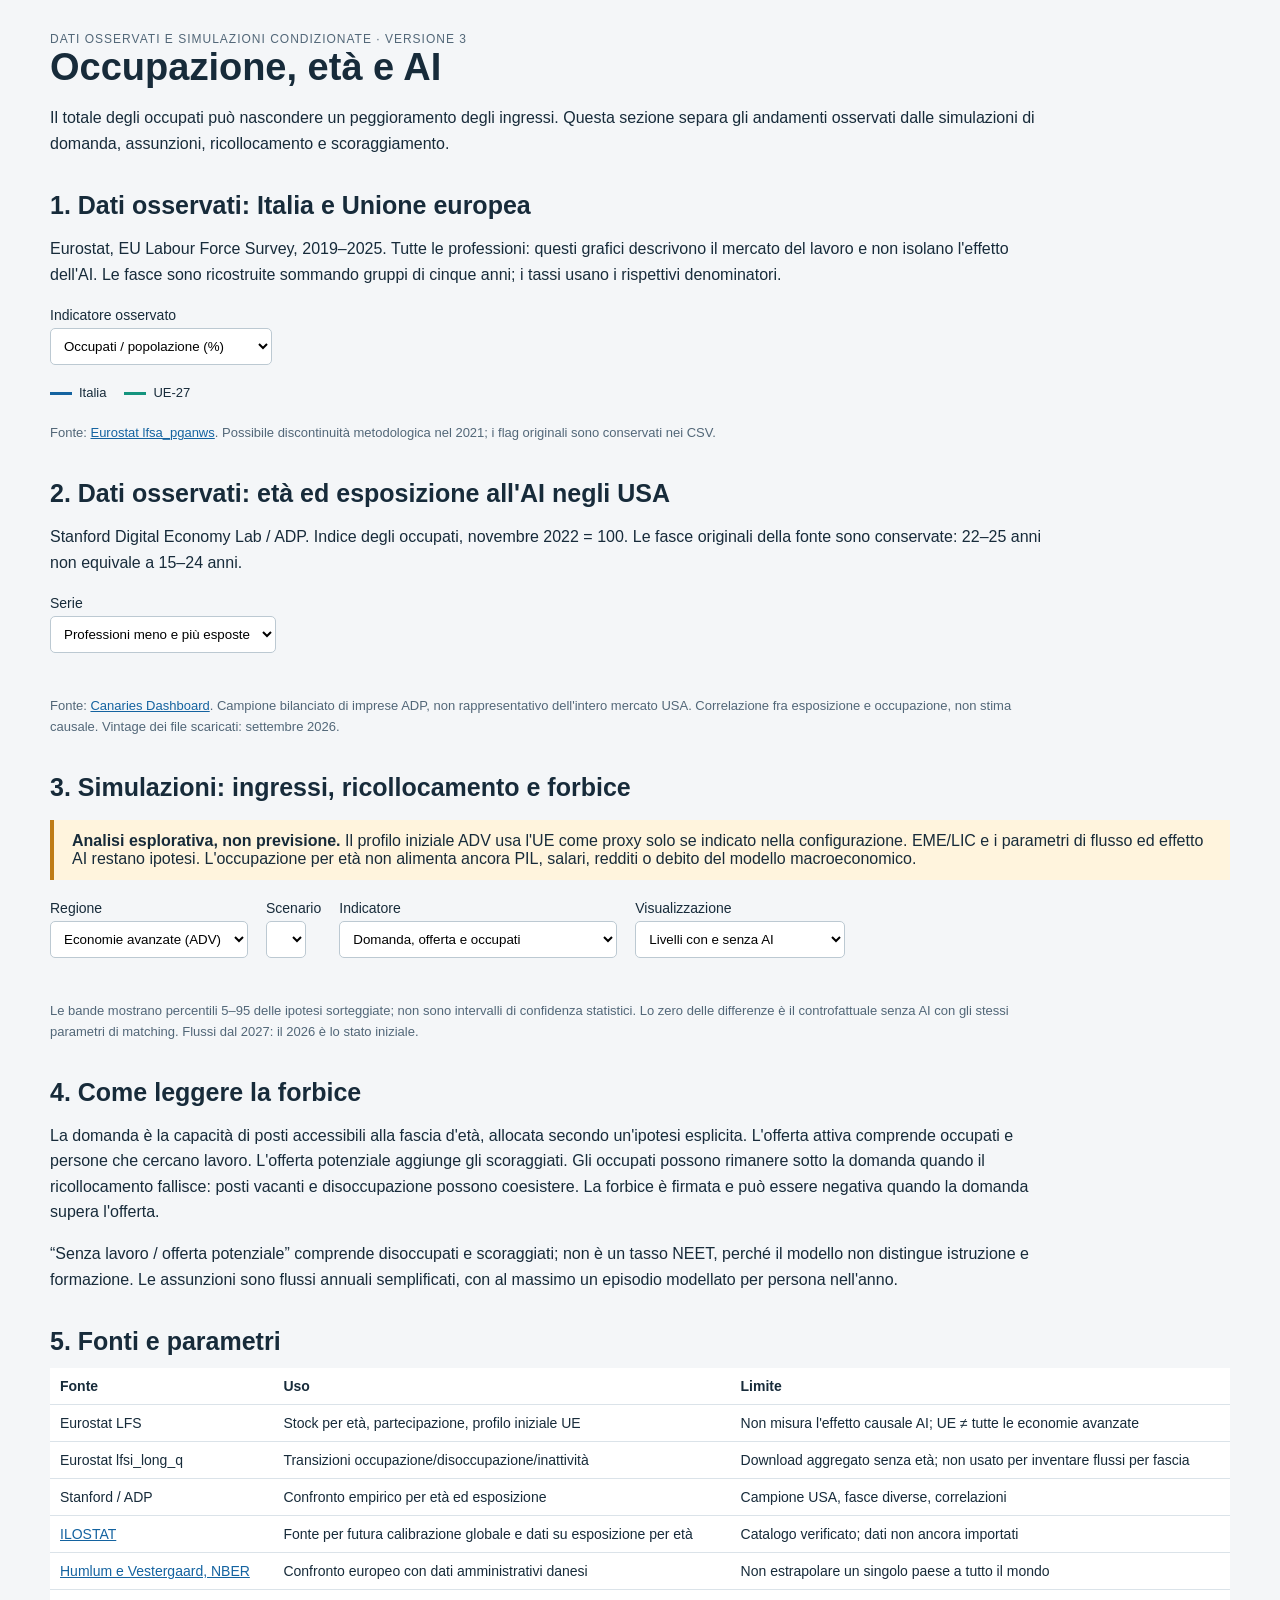
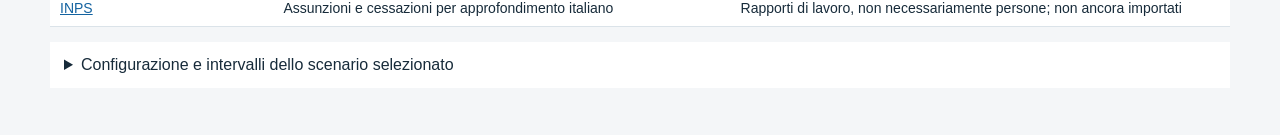
==== report_template.html @ 8b2f5f5a "aimodel v3.1: age module with consistency calibration, coupled macro link, book experiments" ====
<!doctype html>
<html lang="it"><meta charset="utf-8"><meta name="viewport" content="width=device-width,initial-scale=1">
<title>Occupazione, età e AI</title>
<style>
:root{font-family:Segoe UI,Arial,sans-serif;color:#172b3a;background:#f4f6f8}body{margin:0}main{max-width:1180px;margin:auto;padding:32px}h1{font-size:38px;margin:0 0 12px}h2{font-size:25px;margin:35px 0 12px}p{line-height:1.6;max-width:1000px}.tag{color:#526778;text-transform:uppercase;letter-spacing:1px;font-size:12px}.notice{border-left:4px solid #be7b16;padding:12px 18px;background:#fff4dd;margin:18px 0}.controls{display:flex;flex-wrap:wrap;gap:18px;margin:20px 0}label{font-size:14px}select{display:block;padding:9px;margin-top:5px;border:1px solid #bcc9d2;border-radius:5px;background:white;max-width:100%}.grid{display:grid;grid-template-columns:repeat(2,minmax(0,1fr));gap:18px}.card{background:#fff;border:1px solid #dbe3e9;border-radius:9px;padding:18px}.card h3{margin:0 0 8px;font-size:18px}.card svg{display:block;width:100%;height:auto}.legend{display:flex;flex-wrap:wrap;gap:18px;font-size:13px;margin:10px 0}.swatch{display:inline-block;width:22px;height:3px;margin-right:7px;vertical-align:middle}table{border-collapse:collapse;width:100%;background:#fff;font-size:14px}th,td{text-align:left;border-bottom:1px solid #dbe3e9;padding:10px}a{color:#1463a0}.small{font-size:13px;color:#526778}details{margin:15px 0;padding:14px;background:white}pre{overflow:auto;max-height:330px;font-size:12px}@media(max-width:760px){main{padding:18px}.grid{grid-template-columns:1fr}h1{font-size:29px}}@media print{.controls{display:none}.card{break-inside:avoid}main{padding:0}.grid{gap:8px}}
</style><main>
<div class="tag">Dati osservati e simulazioni condizionate · versione 3</div>
<h1>Occupazione, età e AI</h1>
<p>Il totale degli occupati può nascondere un peggioramento degli ingressi. Questa sezione separa gli andamenti osservati dalle simulazioni di domanda, assunzioni, ricollocamento e scoraggiamento.</p>
<h2>1. Dati osservati: Italia e Unione europea</h2>
<p>Eurostat, EU Labour Force Survey, 2019–2025. Tutte le professioni: questi grafici descrivono il mercato del lavoro e non isolano l'effetto dell'AI. Le fasce sono ricostruite sommando gruppi di cinque anni; i tassi usano i rispettivi denominatori.</p>
<div class="controls"><label>Indicatore osservato<select id="observedMetric"><option value="employment_rate">Occupati / popolazione (%)</option><option value="unemployment_rate">Disoccupati / forza lavoro (%)</option><option value="participation_rate">Forza lavoro / popolazione (%)</option></select></label></div>
<div class="legend"><span><i class="swatch" style="background:#1463a0"></i>Italia</span><span><i class="swatch" style="background:#14947e"></i>UE-27</span></div><div id="observedCharts" class="grid"></div>
<p class="small">Fonte: <a href="https://ec.europa.eu/eurostat/databrowser/view/lfsa_pganws/default/table">Eurostat lfsa_pganws</a>. Possibile discontinuità metodologica nel 2021; i flag originali sono conservati nei CSV.</p>
<h2>2. Dati osservati: età ed esposizione all'AI negli USA</h2>
<p>Stanford Digital Economy Lab / ADP. Indice degli occupati, novembre 2022 = 100. Le fasce originali della fonte sono conservate: 22–25 anni non equivale a 15–24 anni.</p>
<div class="controls"><label>Serie<select id="stanfordMetric"><option value="exposure">Professioni meno e più esposte</option><option value="canaries_software_developers">Sviluppatori software</option><option value="canaries_customer_service">Assistenza clienti</option></select></label></div>
<div id="stanfordLegend" class="legend"></div><div id="stanfordCharts" class="grid"></div>
<p class="small">Fonte: <a href="https://digitaleconomy.stanford.edu/project/indicators/canaries-dashboard/">Canaries Dashboard</a>. Campione bilanciato di imprese ADP, non rappresentativo dell'intero mercato USA. Correlazione fra esposizione e occupazione, non stima causale. Vintage dei file scaricati: settembre 2026.</p>
<h2>3. Simulazioni: ingressi, ricollocamento e forbice</h2>
<div class="notice"><b>Analisi esplorativa, non previsione.</b> Il profilo iniziale ADV usa l'UE come proxy solo se indicato nella configurazione. EME/LIC e i parametri di flusso ed effetto AI restano ipotesi. L'occupazione per età non alimenta ancora PIL, salari, redditi o debito del modello macroeconomico.</div>
<div class="controls"><label>Regione<select id="region"><option value="0">Economie avanzate (ADV)</option><option value="1">Emergenti (EME)</option><option value="2">Basso reddito (LIC)</option></select></label><label>Scenario<select id="scenario"></select></label><label>Indicatore<select id="metric"><option value="levels">Domanda, offerta e occupati</option><option value="employment_rate">Tasso di occupazione</option><option value="unemployment_rate">Tasso di disoccupazione</option><option value="hire_rate">Assunzioni annuali / forza lavoro (%)</option><option value="first_hire_rate">Primo lavoro / cercatori eleggibili (%)</option><option value="rehire_rate">Ricollocati / cercatori eleggibili (%)</option><option value="gap_potential">Forbice rispetto all'offerta potenziale (%)</option><option value="broad_nonemployment">Senza lavoro / offerta potenziale (%)</option><option value="participation_rate">Tasso di partecipazione</option></select></label><label>Visualizzazione<select id="view"><option value="levels">Livelli con e senza AI</option><option value="difference">Differenza AI meno senza AI</option></select></label></div>
<p id="chartDescription" class="small"></p><div id="simLegend" class="legend"></div><div id="simulationCharts" class="grid"></div>
<p class="small">Le bande mostrano percentili 5–95 delle ipotesi sorteggiate; non sono intervalli di confidenza statistici. Lo zero delle differenze è il controfattuale senza AI con gli stessi parametri di matching. Flussi dal 2027: il 2026 è lo stato iniziale.</p>
<h2>4. Come leggere la forbice</h2><p>La domanda è la capacità di posti accessibili alla fascia d'età, allocata secondo un'ipotesi esplicita. L'offerta attiva comprende occupati e persone che cercano lavoro. L'offerta potenziale aggiunge gli scoraggiati. Gli occupati possono rimanere sotto la domanda quando il ricollocamento fallisce: posti vacanti e disoccupazione possono coesistere. La forbice è firmata e può essere negativa quando la domanda supera l'offerta.</p>
<p>“Senza lavoro / offerta potenziale” comprende disoccupati e scoraggiati; non è un tasso NEET, perché il modello non distingue istruzione e formazione. Le assunzioni sono flussi annuali semplificati, con al massimo un episodio modellato per persona nell'anno.</p>
<h2>5. Fonti e parametri</h2><table><tr><th>Fonte</th><th>Uso</th><th>Limite</th></tr><tr><td>Eurostat LFS</td><td>Stock per età, partecipazione, profilo iniziale UE</td><td>Non misura l'effetto causale AI; UE ≠ tutte le economie avanzate</td></tr><tr><td>Eurostat lfsi_long_q</td><td>Transizioni occupazione/disoccupazione/inattività</td><td>Download aggregato senza età; non usato per inventare flussi per fascia</td></tr><tr><td>Stanford / ADP</td><td>Confronto empirico per età ed esposizione</td><td>Campione USA, fasce diverse, correlazioni</td></tr><tr><td><a href="https://ilostat.ilo.org/data/">ILOSTAT</a></td><td>Fonte per futura calibrazione globale e dati su esposizione per età</td><td>Catalogo verificato; dati non ancora importati</td></tr><tr><td><a href="https://www.nber.org/papers/w33777">Humlum e Vestergaard, NBER</a></td><td>Confronto europeo con dati amministrativi danesi</td><td>Non estrapolare un singolo paese a tutto il mondo</td></tr><tr><td><a href="https://servizi2.inps.it/servizi/osservatoristatistici/14">INPS</a></td><td>Assunzioni e cessazioni per approfondimento italiano</td><td>Rapporti di lavoro, non necessariamente persone; non ancora importati</td></tr></table>
<details><summary>Configurazione e intervalli dello scenario selezionato</summary><pre id="parameters"></pre></details><p id="runInfo" class="small"></p>
</main><script id="payload" type="application/json">__PAYLOAD__</script><script>
const D=JSON.parse(document.getElementById('payload').textContent),S=D.sim,O=D.obs;
const colors=['#1463a0','#14947e','#ca6b23','#774aa1'];
const esc=s=>String(s).replace(/[&<>"']/g,c=>({'&':'&amp;','<':'&lt;','>':'&gt;','"':'&quot;',"'":'&#39;'}[c]));
function chart(xs,series,unit,zero=false){
 const W=520,H=260,l=48,r=14,t=20,b=42;const vals=series.flatMap(s=>[...s.y,...(s.lo||[]),...(s.hi||[])]).filter(Number.isFinite);if(!vals.length)return '<p>Dati non disponibili.</p>';
 let min=Math.min(...vals,...(zero?[0]:[])),max=Math.max(...vals,...(zero?[0]:[]));let span=max-min||1;min-=span*.08;max+=span*.08;
 const X=i=>l+i*(W-l-r)/Math.max(1,xs.length-1),Y=v=>H-b-(v-min)*(H-b-t)/(max-min);let g='';
 for(let i=0;i<=4;i++){let v=min+(max-min)*i/4,y=Y(v);g+=`<line x1="${l}" y1="${y}" x2="${W-r}" y2="${y}" stroke="#e3e9ed"/><text x="${l-7}" y="${y+4}" text-anchor="end" font-size="11" fill="#526778">${v.toFixed(1)}</text>`;}
 if(min<=0&&max>=0)g+=`<line x1="${l}" y1="${Y(0)}" x2="${W-r}" y2="${Y(0)}" stroke="#96a5b2" stroke-dasharray="3 3"/>`;
 for(const s of series){if(s.lo&&s.hi){let pts=s.hi.map((v,i)=>`${X(i)},${Y(v)}`).concat(s.lo.map((v,i)=>`${X(i)},${Y(v)}`).reverse()).join(' ');g+=`<polygon points="${pts}" fill="${s.color}" opacity=".12"/>`;}g+=`<polyline points="${s.y.map((v,i)=>`${X(i)},${Y(v)}`).join(' ')}" fill="none" stroke="${s.color}" stroke-width="2.4" ${s.dash?'stroke-dasharray="6 4"':''}/>`;}
 for(let i=0;i<xs.length;i++)if(i===0||i===xs.length-1||i%Math.max(1,Math.floor(xs.length/4))===0)g+=`<text x="${X(i)}" y="${H-b+20}" text-anchor="middle" font-size="11" fill="#526778">${esc(String(xs[i]).slice(0,7))}</text>`;
 return `<svg viewBox="0 0 ${W} ${H}" role="img" aria-label="${esc(unit)}"><text x="${l}" y="12" font-size="11" fill="#526778">${esc(unit)}</text>${g}</svg>`;
}
const legend=items=>items.map((s,i)=>`<span><i class="swatch" style="background:${s.color||colors[i]}"></i>${esc(s.label)}</span>`).join('');
function observed(){let key=document.getElementById('observedMetric').value;document.getElementById('observedCharts').innerHTML=S.ages.map(age=>{const series=['IT','EU27_2020'].map((geo,i)=>({color:colors[i],y:(O.eurostat||[]).filter(r=>r.age===age&&r.geo===geo).map(r=>r[key])}));let xs=(O.eurostat||[]).filter(r=>r.age===age&&r.geo==='IT').map(r=>r.year);return `<div class="card"><h3>${age} anni</h3>${chart(xs,series,'%')}</div>`;}).join('');}
function stanford(){const key=document.getElementById('stanfordMetric').value,ex=key==='exposure';const rows=(O.stanford||{})[ex?'canaries_age_by_exposure':key]||[];if(!rows.length){document.getElementById('stanfordCharts').innerHTML='<p>Serie non disponibile.</p>';return;}const ages=Object.keys(rows[0]).filter(k=>!['observation_date','exposure_quintile','vintage'].includes(k));const labels=ex?[{label:'Quintile 1: meno esposte',color:colors[1]},{label:'Quintile 5: più esposte',color:colors[0]}]:[{label:'Occupati nel campione',color:colors[0]}];document.getElementById('stanfordLegend').innerHTML=legend(labels);document.getElementById('stanfordCharts').innerHTML=ages.map(age=>{const group=ex?['Quintile 1 (least exposed)','Quintile 5 (most exposed)'].map(q=>rows.filter(r=>r.exposure_quintile===q)): [rows];const xs=group[0].map(r=>r.observation_date);return `<div class="card"><h3>${esc(age)}</h3>${chart(xs,group.map((g,i)=>({color:labels[i].color,y:g.map(r=>Number(r[age]))})),'Indice nov. 2022 = 100')}</div>`;}).join('');}
for(const [k,v]of Object.entries(S.scenarios)){const o=document.createElement('option');o.value=k;o.textContent=v.label;document.getElementById('scenario').append(o);}
function simulation(){const region=Number(document.getElementById('region').value),name=document.getElementById('scenario').value,key=document.getElementById('metric').value,diff=document.getElementById('view').value==='difference',sc=S.scenarios[name];let labels=key==='levels'?[{label:'Offerta potenziale',color:'#526778'},{label:'Offerta attiva AI',color:colors[1]},{label:'Domanda AI',color:colors[0]},{label:'Occupati AI',color:colors[2]},{label:'Domanda senza AI',color:'#774aa1'}]:diff?[{label:'AI meno senza AI',color:colors[0]}]:[{label:'Con AI',color:colors[0]},{label:'Senza AI',color:colors[1]}];document.getElementById('simLegend').innerHTML=legend(labels);document.getElementById('chartDescription').textContent=key==='levels'?'Livelli: 100 = offerta potenziale della fascia nel 2026. La domanda per età è una capacità accessibile stimata; non un numero di annunci osservato.':diff?'Differenze di tassi in punti percentuali; bande 5–95 calcolate sulle differenze appaiate.':'Tassi percentuali; bande 5–95 per ciascuna traiettoria.';document.getElementById('simulationCharts').innerHTML=S.ages.map((age,a)=>{let series=[];const pull=(k,v)=>{let q=sc.metrics[k][v];return{y:q.p50.map(t=>t[region][a]),lo:q.p5.map(t=>t[region][a]),hi:q.p95.map(t=>t[region][a])};};if(key==='levels'){[['potential_supply','noai'],['supply','ai'],['demand','ai'],['employed','ai'],['demand','noai']].forEach(([k,v],i)=>{let z=pull(k,v);delete z.lo;delete z.hi;series.push({...z,color:labels[i].color,dash:i===4});});}else{(diff?['difference']:['ai','noai']).forEach((v,i)=>series.push({...pull(key,v),color:labels[i].color,dash:v==='noai'}));}let xs=S.years;if(['hire_rate','rehire_rate','first_hire_rate'].includes(key)){xs=xs.slice(1);series=series.map(s=>({...s,y:s.y.slice(1),lo:s.lo.slice(1),hi:s.hi.slice(1)}));}return `<div class="card"><h3>${age} anni</h3>${chart(xs,series,key==='levels'?'Offerta potenziale 2026 = 100':diff?'Punti percentuali':'%',diff)}</div>`;}).join('');document.getElementById('parameters').textContent=JSON.stringify(sc.assumptions,null,2);document.getElementById('runInfo').textContent=`${S.draws} estrazioni appaiate per scenario; seed ${S.seed}. Stato calibrazione: ${S.config_status}. Nessuna probabilità assegnata ai diversi scenari.`;}
document.getElementById('observedMetric').addEventListener('change',observed);document.getElementById('stanfordMetric').addEventListener('change',stanford);['region','scenario','metric','view'].forEach(k=>document.getElementById(k).addEventListener('change',simulation));observed();stanford();simulation();
</script></html>
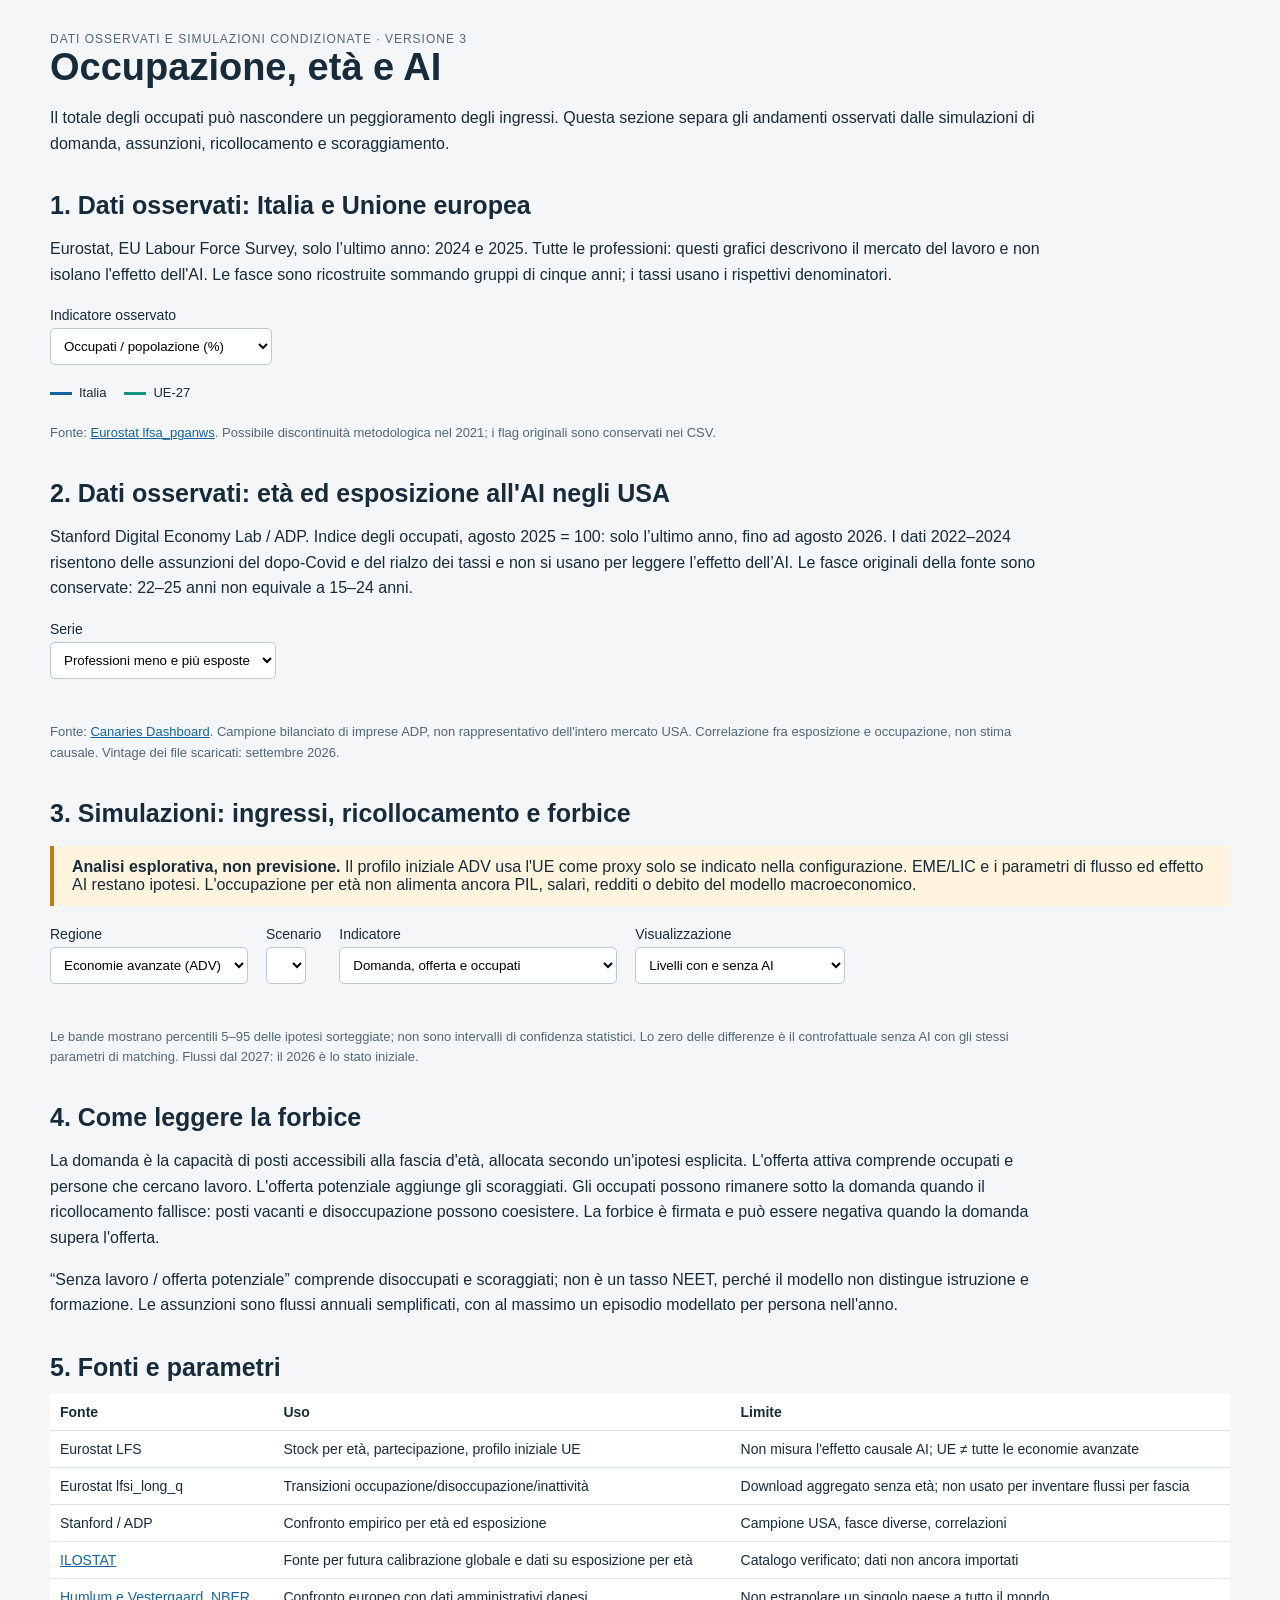
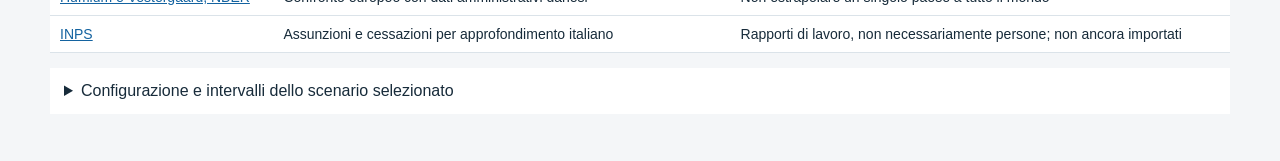
==== commit 7611c13a: "Simulator: frontier occupations and author's forecast calibrated on the last year; observed data lim" ====
--- a/report_template.html
+++ b/report_template.html
@@ -8,12 +8,12 @@
 <h1>Occupazione, età e AI</h1>
 <p>Il totale degli occupati può nascondere un peggioramento degli ingressi. Questa sezione separa gli andamenti osservati dalle simulazioni di domanda, assunzioni, ricollocamento e scoraggiamento.</p>
 <h2>1. Dati osservati: Italia e Unione europea</h2>
-<p>Eurostat, EU Labour Force Survey, 2019–2025. Tutte le professioni: questi grafici descrivono il mercato del lavoro e non isolano l'effetto dell'AI. Le fasce sono ricostruite sommando gruppi di cinque anni; i tassi usano i rispettivi denominatori.</p>
+<p>Eurostat, EU Labour Force Survey, solo l’ultimo anno: 2024 e 2025. Tutte le professioni: questi grafici descrivono il mercato del lavoro e non isolano l'effetto dell'AI. Le fasce sono ricostruite sommando gruppi di cinque anni; i tassi usano i rispettivi denominatori.</p>
 <div class="controls"><label>Indicatore osservato<select id="observedMetric"><option value="employment_rate">Occupati / popolazione (%)</option><option value="unemployment_rate">Disoccupati / forza lavoro (%)</option><option value="participation_rate">Forza lavoro / popolazione (%)</option></select></label></div>
 <div class="legend"><span><i class="swatch" style="background:#1463a0"></i>Italia</span><span><i class="swatch" style="background:#14947e"></i>UE-27</span></div><div id="observedCharts" class="grid"></div>
 <p class="small">Fonte: <a href="https://ec.europa.eu/eurostat/databrowser/view/lfsa_pganws/default/table">Eurostat lfsa_pganws</a>. Possibile discontinuità metodologica nel 2021; i flag originali sono conservati nei CSV.</p>
 <h2>2. Dati osservati: età ed esposizione all'AI negli USA</h2>
-<p>Stanford Digital Economy Lab / ADP. Indice degli occupati, novembre 2022 = 100. Le fasce originali della fonte sono conservate: 22–25 anni non equivale a 15–24 anni.</p>
+<p>Stanford Digital Economy Lab / ADP. Indice degli occupati, agosto 2025 = 100: solo l’ultimo anno, fino ad agosto 2026. I dati 2022–2024 risentono delle assunzioni del dopo-Covid e del rialzo dei tassi e non si usano per leggere l’effetto dell’AI. Le fasce originali della fonte sono conservate: 22–25 anni non equivale a 15–24 anni.</p>
 <div class="controls"><label>Serie<select id="stanfordMetric"><option value="exposure">Professioni meno e più esposte</option><option value="canaries_software_developers">Sviluppatori software</option><option value="canaries_customer_service">Assistenza clienti</option></select></label></div>
 <div id="stanfordLegend" class="legend"></div><div id="stanfordCharts" class="grid"></div>
 <p class="small">Fonte: <a href="https://digitaleconomy.stanford.edu/project/indicators/canaries-dashboard/">Canaries Dashboard</a>. Campione bilanciato di imprese ADP, non rappresentativo dell'intero mercato USA. Correlazione fra esposizione e occupazione, non stima causale. Vintage dei file scaricati: settembre 2026.</p>
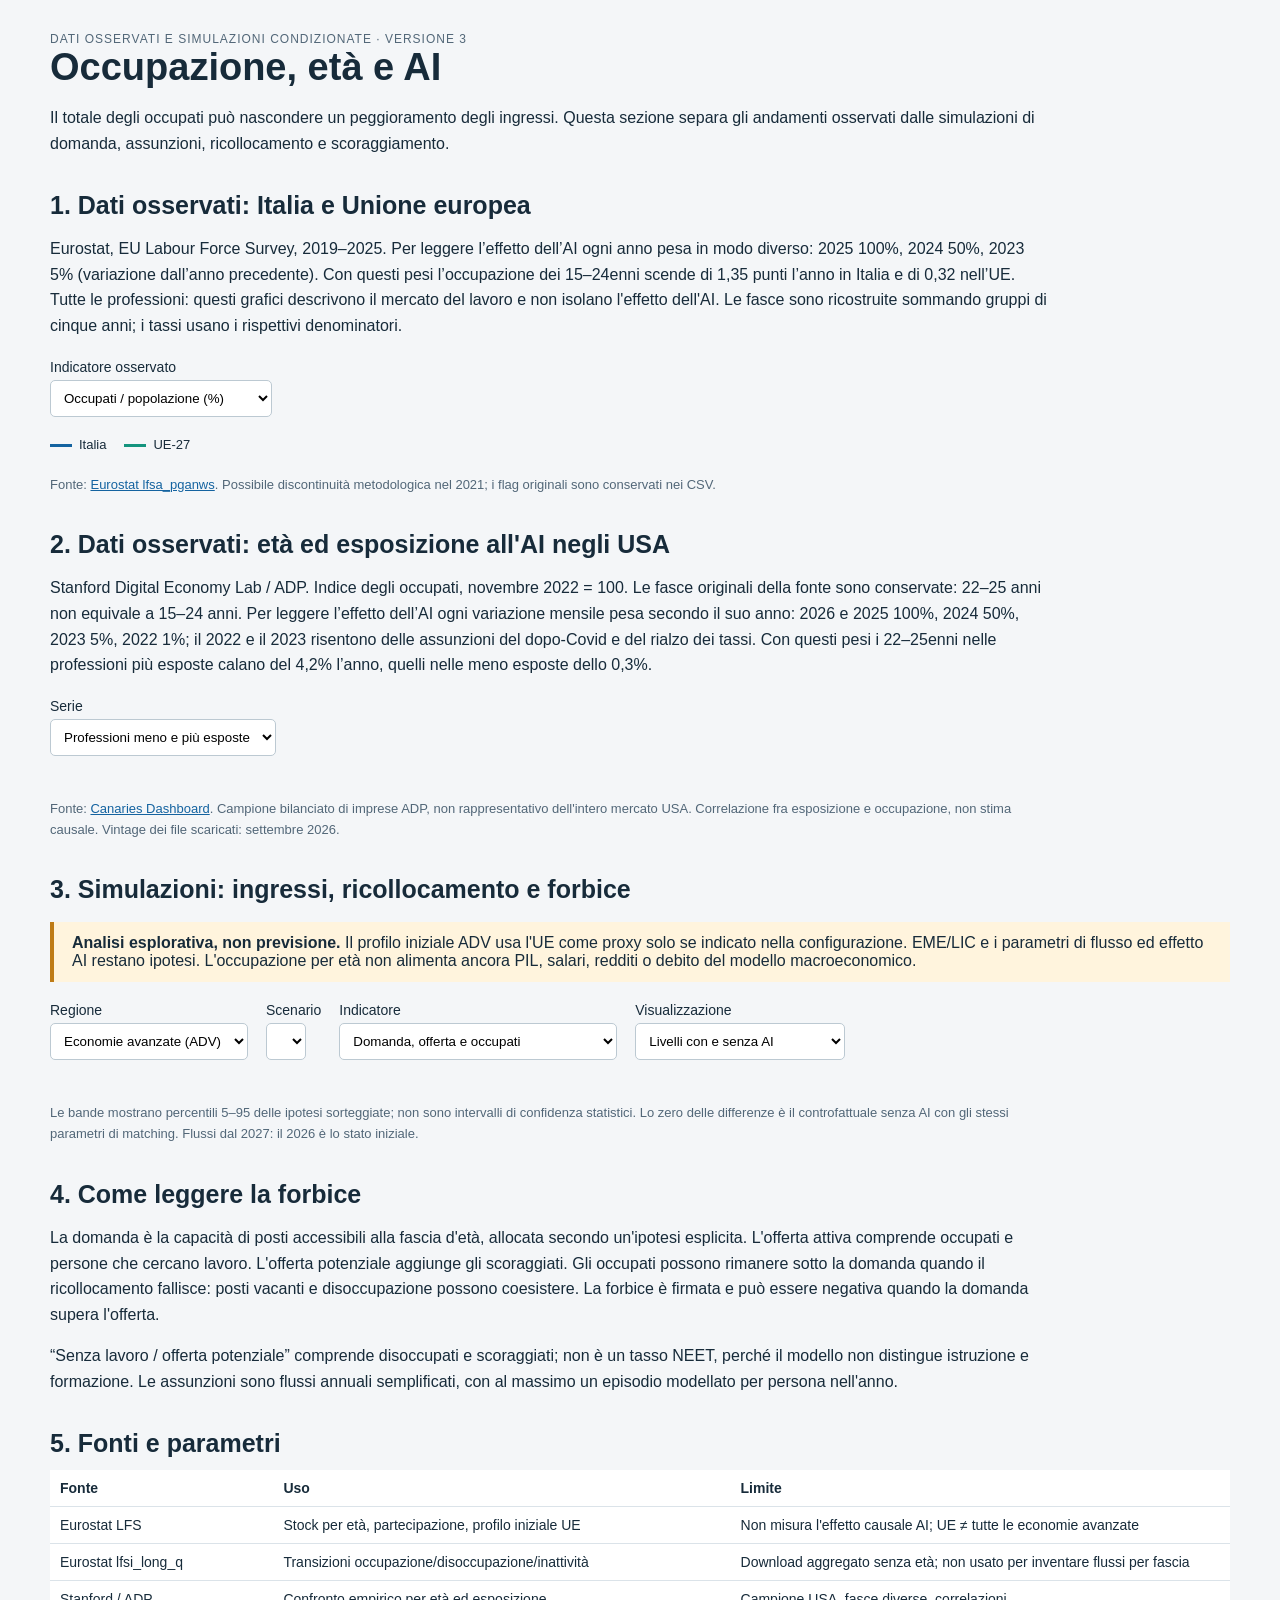
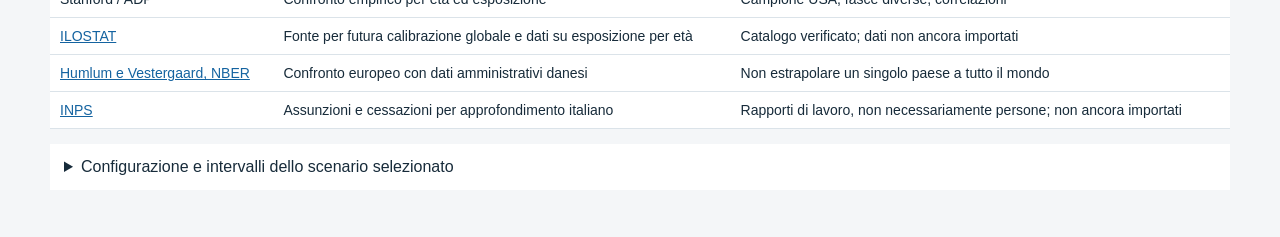
==== commit 979c33da: "Observed data weighted by year (2026-2025 100%, 2024 50%, 2023 5%, 2022 1%) instead of last year onl" ====
--- a/report_template.html
+++ b/report_template.html
@@ -8,12 +8,12 @@
 <h1>Occupazione, età e AI</h1>
 <p>Il totale degli occupati può nascondere un peggioramento degli ingressi. Questa sezione separa gli andamenti osservati dalle simulazioni di domanda, assunzioni, ricollocamento e scoraggiamento.</p>
 <h2>1. Dati osservati: Italia e Unione europea</h2>
-<p>Eurostat, EU Labour Force Survey, solo l’ultimo anno: 2024 e 2025. Tutte le professioni: questi grafici descrivono il mercato del lavoro e non isolano l'effetto dell'AI. Le fasce sono ricostruite sommando gruppi di cinque anni; i tassi usano i rispettivi denominatori.</p>
+<p>Eurostat, EU Labour Force Survey, 2019–2025. Per leggere l’effetto dell’AI ogni anno pesa in modo diverso: 2025 100%, 2024 50%, 2023 5% (variazione dall’anno precedente). Con questi pesi l’occupazione dei 15–24enni scende di 1,35 punti l’anno in Italia e di 0,32 nell’UE. Tutte le professioni: questi grafici descrivono il mercato del lavoro e non isolano l'effetto dell'AI. Le fasce sono ricostruite sommando gruppi di cinque anni; i tassi usano i rispettivi denominatori.</p>
 <div class="controls"><label>Indicatore osservato<select id="observedMetric"><option value="employment_rate">Occupati / popolazione (%)</option><option value="unemployment_rate">Disoccupati / forza lavoro (%)</option><option value="participation_rate">Forza lavoro / popolazione (%)</option></select></label></div>
 <div class="legend"><span><i class="swatch" style="background:#1463a0"></i>Italia</span><span><i class="swatch" style="background:#14947e"></i>UE-27</span></div><div id="observedCharts" class="grid"></div>
 <p class="small">Fonte: <a href="https://ec.europa.eu/eurostat/databrowser/view/lfsa_pganws/default/table">Eurostat lfsa_pganws</a>. Possibile discontinuità metodologica nel 2021; i flag originali sono conservati nei CSV.</p>
 <h2>2. Dati osservati: età ed esposizione all'AI negli USA</h2>
-<p>Stanford Digital Economy Lab / ADP. Indice degli occupati, agosto 2025 = 100: solo l’ultimo anno, fino ad agosto 2026. I dati 2022–2024 risentono delle assunzioni del dopo-Covid e del rialzo dei tassi e non si usano per leggere l’effetto dell’AI. Le fasce originali della fonte sono conservate: 22–25 anni non equivale a 15–24 anni.</p>
+<p>Stanford Digital Economy Lab / ADP. Indice degli occupati, novembre 2022 = 100. Le fasce originali della fonte sono conservate: 22–25 anni non equivale a 15–24 anni. Per leggere l’effetto dell’AI ogni variazione mensile pesa secondo il suo anno: 2026 e 2025 100%, 2024 50%, 2023 5%, 2022 1%; il 2022 e il 2023 risentono delle assunzioni del dopo-Covid e del rialzo dei tassi. Con questi pesi i 22–25enni nelle professioni più esposte calano del 4,2% l’anno, quelli nelle meno esposte dello 0,3%.</p>
 <div class="controls"><label>Serie<select id="stanfordMetric"><option value="exposure">Professioni meno e più esposte</option><option value="canaries_software_developers">Sviluppatori software</option><option value="canaries_customer_service">Assistenza clienti</option></select></label></div>
 <div id="stanfordLegend" class="legend"></div><div id="stanfordCharts" class="grid"></div>
 <p class="small">Fonte: <a href="https://digitaleconomy.stanford.edu/project/indicators/canaries-dashboard/">Canaries Dashboard</a>. Campione bilanciato di imprese ADP, non rappresentativo dell'intero mercato USA. Correlazione fra esposizione e occupazione, non stima causale. Vintage dei file scaricati: settembre 2026.</p>
